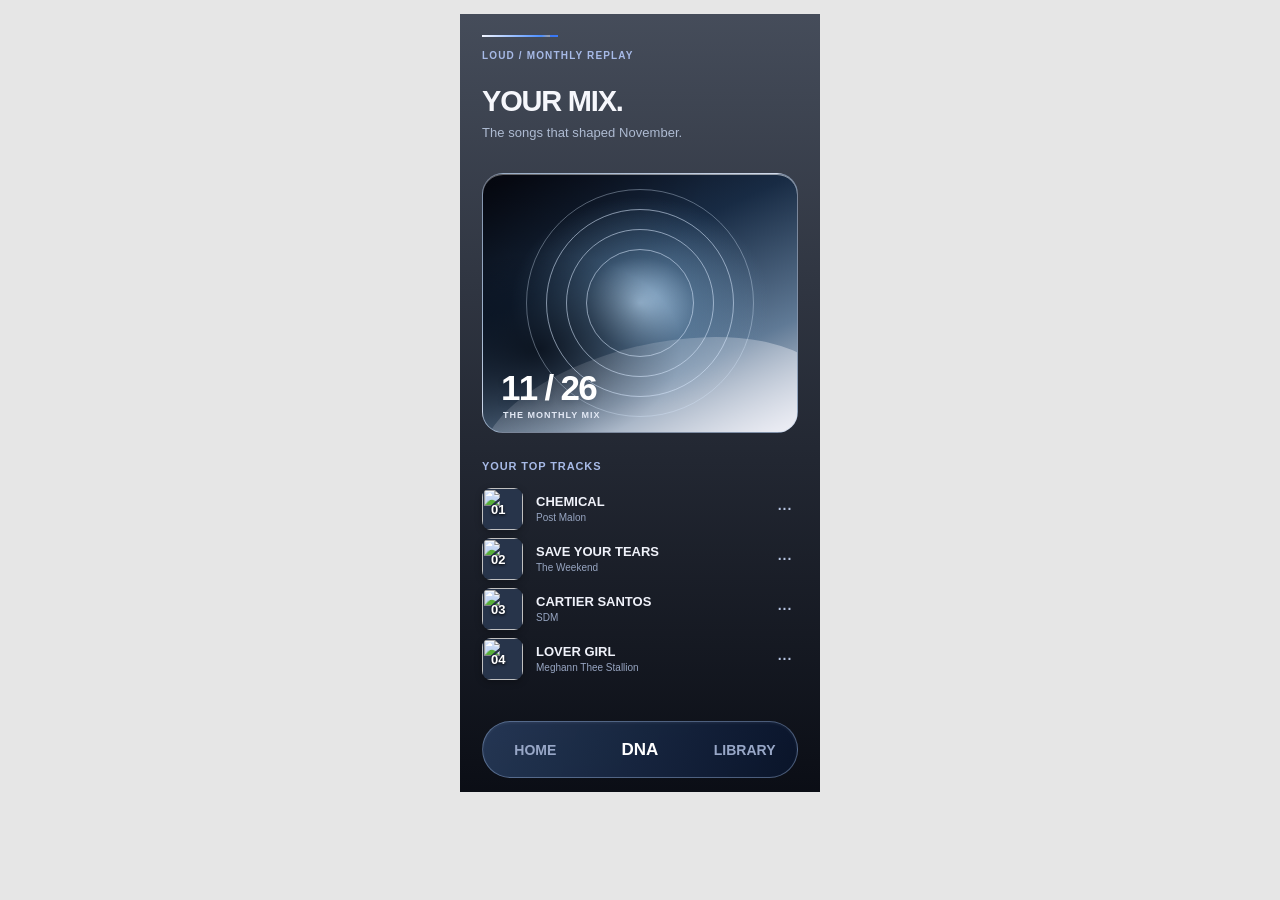
==== index.html @ 14b7d50f "dépôt des fichiers" ====
<!doctype html>
<html lang="en">
<head>
  <meta charset="utf-8">
  <meta name="viewport" content="width=device-width, initial-scale=1">
  <meta name="theme-color" content="#030713">
  <title>LOUD — Monthly Mix</title>
  <link rel="stylesheet" href="style.css">
  <script src="script.js" defer></script>
</head>
<body>
  <main class="mix-page">
    <header class="intro">
      <div class="brand-rule" aria-hidden="true"><span></span></div>
      <p class="eyebrow">LOUD / MONTHLY REPLAY</p>
      <h1>Your Mix.</h1>
      <p class="subtitle">The songs that shaped November.</p>
    </header>

    <section class="cover" aria-label="November monthly mix artwork">
      <div class="cover-sheen" aria-hidden="true"></div>
      <div class="cover-rings" aria-hidden="true">
        <span class="ring ring-one"></span>
        <span class="ring ring-two"></span>
        <span class="ring ring-three"></span>
        <span class="ring ring-four"></span>
      </div>
      <span class="cover-logo"><img src="assets/loud-logo.png" alt="LOUD"></span>
      <div class="cover-caption">
        <p class="cover-date">11 / 26</p>
        <p class="cover-subtitle">THE MONTHLY MIX</p>
      </div>
    </section>

    <section class="tracks" aria-labelledby="tracks-heading">
      <h2 id="tracks-heading">Your top tracks</h2>
      <ol class="track-list">
        <li class="track">
          <button class="track-button" type="button" aria-pressed="false" aria-label="Play Chemical by Post Malon">
            <span class="track-art" aria-hidden="true"><img src="assets/chemical.png" alt=""></span>
            <span class="track-copy"><span class="track-title">Chemical</span><span class="track-artist">Post Malon</span></span>
            <span class="track-number">01</span>
          </button>
          <button class="more-button" type="button" aria-label="More options for Chemical">···</button>
        </li>
        <li class="track">
          <button class="track-button" type="button" aria-pressed="false" aria-label="Play Save Your Tears by The Weekend">
            <span class="track-art" aria-hidden="true"><img src="assets/save-your-tears.png" alt=""></span>
            <span class="track-copy"><span class="track-title">Save Your Tears</span><span class="track-artist">The Weekend</span></span>
            <span class="track-number">02</span>
          </button>
          <button class="more-button" type="button" aria-label="More options for Save Your Tears">···</button>
        </li>
        <li class="track">
          <button class="track-button" type="button" aria-pressed="false" aria-label="Play Cartier Santos by SDM">
            <span class="track-art" aria-hidden="true"><img src="assets/cartier-santos.png" alt=""></span>
            <span class="track-copy"><span class="track-title">Cartier Santos</span><span class="track-artist">SDM</span></span>
            <span class="track-number">03</span>
          </button>
          <button class="more-button" type="button" aria-label="More options for Cartier Santos">···</button>
        </li>
        <li class="track">
          <button class="track-button" type="button" aria-pressed="false" aria-label="Play Lover Girl by Meghann Thee Stallion">
            <span class="track-art" aria-hidden="true"><img src="assets/lover-girl.png" alt=""></span>
            <span class="track-copy"><span class="track-title">Lover Girl</span><span class="track-artist">Meghann Thee Stallion</span></span>
            <span class="track-number">04</span>
          </button>
          <button class="more-button" type="button" aria-label="More options for Lover Girl">···</button>
        </li>
      </ol>
    </section>

    <nav class="bottom-nav" aria-label="Main navigation">
      <button type="button" class="nav-link" aria-pressed="false">Home</button>
      <button type="button" class="nav-link is-active" aria-pressed="true">DNA</button>
      <button type="button" class="nav-link" aria-pressed="false">Library</button>
    </nav>
    <p class="status-message" aria-live="polite"></p>
  </main>
</body>
</html>
---- style.css ----
* {
  box-sizing: border-box;
}

:root {
  color-scheme: dark;
  font-family: Arial, Helvetica, sans-serif;
  font-synthesis: none;
  text-rendering: optimizeLegibility;
  -webkit-font-smoothing: antialiased;
  -moz-osx-font-smoothing: grayscale;
  background: #e6e6e6;
  color: #f3f5ff;
}

body {
  min-width: 320px;
  min-height: 100vh;
  margin: 0;
  padding: 14px 0 11px;
  background: #e6e6e6;
}

button {
  color: inherit;
  font: inherit;
}

.mix-page {
  position: relative;
  display: flex;
  flex-direction: column;
  width: min(360px, calc(100vw - 28px));
  min-height: 778px;
  margin: 0 auto;
  padding: 21px 22px 14px;
  overflow: hidden;
  background:
    linear-gradient(180deg, rgba(7, 17, 36, .72), rgba(4, 10, 23, .86) 54%, rgba(2, 5, 13, .96)),
    url("assets/cover-background.jpg") center center / cover no-repeat;
}

.intro {
  flex: 0 0 auto;
}

.brand-rule {
  position: relative;
  width: 75px;
  height: 2px;
  margin: 0 0 13px;
  background: rgba(209, 224, 255, .55);
}

.brand-rule::after {
  position: absolute;
  top: 0;
  left: 0;
  width: 66px;
  height: 2px;
  content: "";
  background: linear-gradient(90deg, #f3f6ff, #4a8dff 90%, transparent);
}

.brand-rule span {
  position: absolute;
  top: 0;
  right: -1px;
  width: 8px;
  height: 2px;
  background: #3a78f5;
}

.eyebrow,
.tracks h2,
.cover-subtitle {
  color: #a7bae7;
  font-size: 10px;
  font-weight: 700;
  letter-spacing: 1.15px;
  text-transform: uppercase;
}

.eyebrow {
  margin: 0;
}

h1 {
  margin: 26px 0 9px;
  color: #f6f7fc;
  font-size: 29px;
  font-weight: 800;
  letter-spacing: -1.2px;
  line-height: 1;
  text-transform: uppercase;
}

.subtitle {
  margin: 0;
  color: #aebbd2;
  font-size: 13px;
  letter-spacing: .05px;
}

.cover {
  position: relative;
  isolation: isolate;
  flex: 0 0 260px;
  margin-top: 33px;
  overflow: hidden;
  border: 1px solid rgba(206, 220, 244, .58);
  border-radius: 21px;
  background:
    radial-gradient(ellipse at 50% 50%, rgba(168, 201, 230, .92) 0%, rgba(98, 137, 171, .5) 25%, transparent 58%),
    linear-gradient(155deg, #080c18 4%, #182b44 36%, #607a96 72%, #e0e1e8 100%);
  box-shadow: inset 0 1px 0 rgba(255,255,255,.55);
}

.cover::before {
  position: absolute;
  z-index: -1;
  inset: 0;
  content: "";
  background:
    radial-gradient(ellipse at 18% 68%, rgba(0, 5, 14, .74), transparent 39%),
    linear-gradient(115deg, rgba(0, 0, 0, .34), transparent 53%);
}

.cover-sheen {
  position: absolute;
  z-index: -1;
  right: -13%;
  bottom: -34%;
  width: 115%;
  height: 68%;
  border-radius: 50%;
  background: linear-gradient(165deg, rgba(255,255,255,.02), rgba(247,248,255,.82));
  transform: rotate(-13deg);
}

.cover-rings {
  position: absolute;
  top: 14px;
  left: 50%;
  width: 230px;
  height: 230px;
  transform: translateX(-50%);
}

.ring {
  position: absolute;
  top: 50%;
  left: 50%;
  border: 1.5px solid rgba(215, 231, 251, .57);
  border-radius: 50%;
  transform: translate(-50%, -50%);
}

.ring-one { width: 108px; height: 108px; }
.ring-two { width: 148px; height: 148px; }
.ring-three { width: 188px; height: 188px; }
.ring-four { width: 228px; height: 228px; opacity: .63; }

.cover-logo {
  position: absolute;
  top: 17px;
  left: 18px;
  width: 41px;
  height: 15px;
  overflow: hidden;
}

.cover-logo img {
  position: absolute;
  top: -20px;
  left: -22px;
  width: 85px;
  max-width: none;
  height: auto;
}

.cover-caption {
  position: absolute;
  right: 18px;
  bottom: 12px;
  left: 18px;
}

.cover-date {
  margin: 0 0 2px;
  color: #fff;
  font-size: 35px;
  font-weight: 800;
  letter-spacing: -1.7px;
  line-height: 1;
  text-shadow: 0 2px 6px rgba(17, 36, 61, .22);
}

.cover-subtitle {
  margin: 5px 0 0 2px;
  color: #e2e8f4;
  font-size: 9px;
  letter-spacing: 1px;
}

.tracks {
  flex: 0 0 auto;
  margin-top: 27px;
}

.tracks h2 {
  margin: 0 0 16px;
  font-size: 11px;
  letter-spacing: .9px;
}

.track-list {
  display: grid;
  gap: 8px;
  margin: 0;
  padding: 0;
  list-style: none;
}

.track {
  display: flex;
  min-width: 0;
  height: 42px;
  align-items: center;
}

.track-button {
  position: relative;
  display: flex;
  min-width: 0;
  flex: 1;
  height: 42px;
  align-items: center;
  padding: 0 0 0 54px;
  border: 0;
  border-radius: 7px;
  background: transparent;
  text-align: left;
  cursor: pointer;
}

.track-button:hover,
.track-button[aria-pressed="true"] {
  background: rgba(151, 181, 231, .1);
}

.track-art {
  position: absolute;
  top: 0;
  left: 0;
  width: 41px;
  height: 42px;
  overflow: hidden;
  border-radius: 9px;
  background: #27344a;
  box-shadow: 0 2px 7px rgba(0,0,0,.28);
}

.track-art img {
  display: block;
  width: 100%;
  height: 100%;
  object-fit: cover;
}

.track-number {
  position: absolute;
  top: 14px;
  left: 9px;
  color: white;
  font-size: 13px;
  font-weight: 800;
  text-shadow: 0 1px 3px #000;
}

.track-copy {
  display: flex;
  min-width: 0;
  flex-direction: column;
  gap: 3px;
}

.track-title {
  overflow: hidden;
  color: #f0f2fa;
  font-size: 13px;
  font-weight: 700;
  line-height: 15px;
  text-overflow: ellipsis;
  text-transform: uppercase;
  white-space: nowrap;
}

.track-artist {
  overflow: hidden;
  color: #97a5c1;
  font-size: 10px;
  line-height: 12px;
  text-overflow: ellipsis;
  white-space: nowrap;
}

.more-button {
  display: grid;
  width: 26px;
  height: 38px;
  flex: 0 0 26px;
  place-items: center;
  padding: 0;
  border: 0;
  border-radius: 8px;
  background: transparent;
  color: #b6c4e1;
  font-size: 14px;
  font-weight: 700;
  letter-spacing: 1px;
  cursor: pointer;
}

.more-button:hover {
  background: rgba(151, 181, 231, .12);
}

.bottom-nav {
  display: flex;
  height: 57px;
  flex: 0 0 57px;
  align-items: center;
  justify-content: space-around;
  margin-top: auto;
  border: 1px solid rgba(161, 186, 226, .42);
  border-radius: 30px;
  background: linear-gradient(110deg, rgba(38, 57, 88, .92), rgba(10, 21, 43, .97));
  box-shadow: inset 0 1px 3px rgba(214, 230, 255, .08);
}

.nav-link {
  min-width: 82px;
  height: 100%;
  padding: 0 7px;
  border: 0;
  background: transparent;
  color: #98a7c7;
  font-size: 14px;
  font-weight: 700;
  text-transform: uppercase;
  cursor: pointer;
}

.nav-link.is-active {
  color: #fff;
  font-size: 17px;
}

.status-message {
  position: absolute;
  width: 1px;
  height: 1px;
  overflow: hidden;
  clip: rect(0, 0, 0, 0);
  white-space: nowrap;
  clip-path: inset(50%);
}

@media (max-width: 360px) {
  .mix-page {
    padding-right: 20px;
    padding-left: 20px;
  }

  .cover-rings {
    width: 218px;
    height: 218px;
  }

  .ring-four { width: 216px; height: 216px; }
}
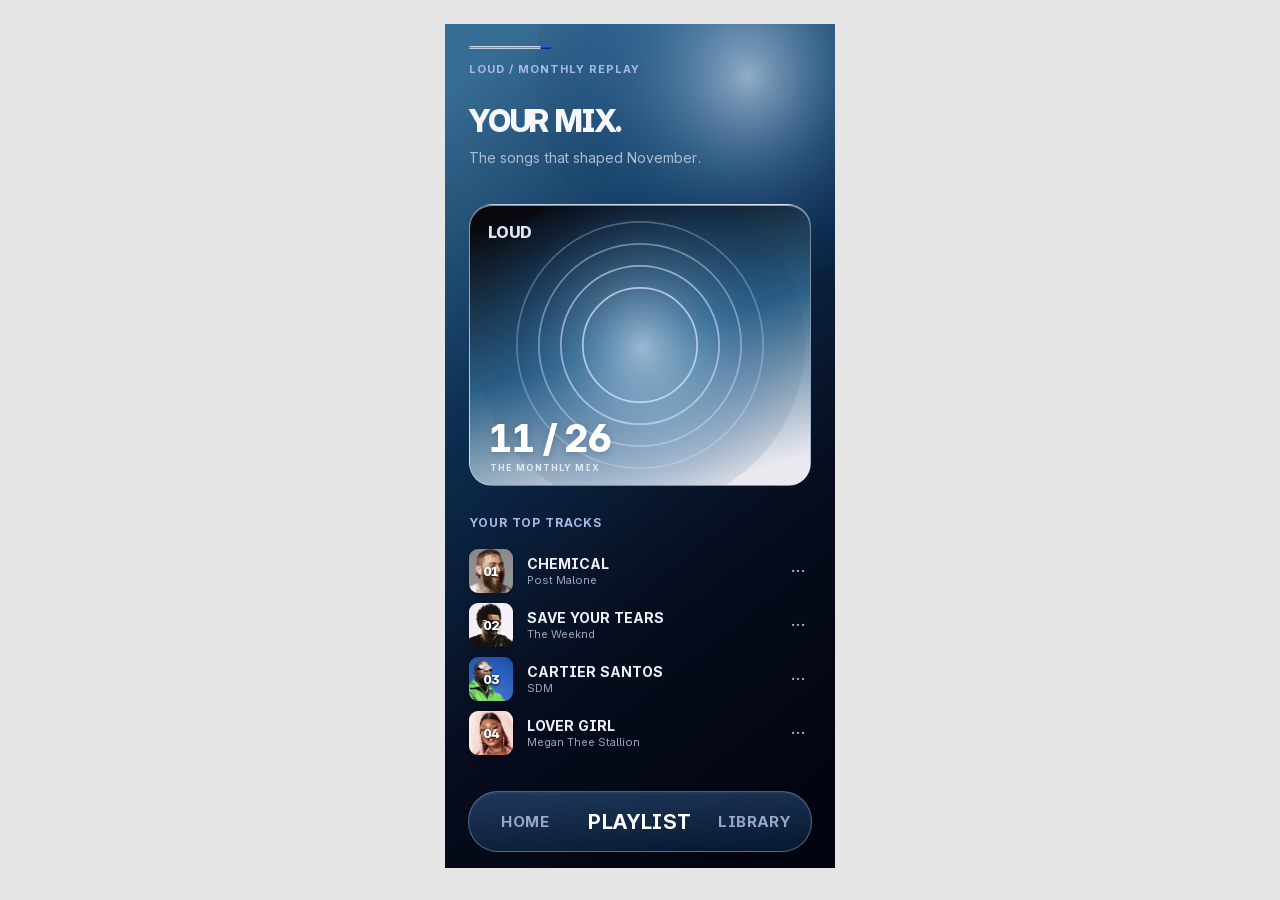
==== commit f4b7fdb6: "Intégrer et relier les trois écrans LOUD" ====
--- a/index.html
+++ b/index.html
@@ -1,81 +1,77 @@
-<!doctype html>
-<html lang="en">
-<head>
-  <meta charset="utf-8">
-  <meta name="viewport" content="width=device-width, initial-scale=1">
-  <meta name="theme-color" content="#030713">
-  <title>LOUD — Monthly Mix</title>
-  <link rel="stylesheet" href="style.css">
-  <script src="script.js" defer></script>
-</head>
-<body>
-  <main class="mix-page">
-    <header class="intro">
-      <div class="brand-rule" aria-hidden="true"><span></span></div>
-      <p class="eyebrow">LOUD / MONTHLY REPLAY</p>
-      <h1>Your Mix.</h1>
-      <p class="subtitle">The songs that shaped November.</p>
-    </header>
-
-    <section class="cover" aria-label="November monthly mix artwork">
-      <div class="cover-sheen" aria-hidden="true"></div>
-      <div class="cover-rings" aria-hidden="true">
-        <span class="ring ring-one"></span>
-        <span class="ring ring-two"></span>
-        <span class="ring ring-three"></span>
-        <span class="ring ring-four"></span>
-      </div>
-      <span class="cover-logo"><img src="assets/loud-logo.png" alt="LOUD"></span>
-      <div class="cover-caption">
-        <p class="cover-date">11 / 26</p>
-        <p class="cover-subtitle">THE MONTHLY MIX</p>
-      </div>
-    </section>
-
-    <section class="tracks" aria-labelledby="tracks-heading">
-      <h2 id="tracks-heading">Your top tracks</h2>
-      <ol class="track-list">
-        <li class="track">
-          <button class="track-button" type="button" aria-pressed="false" aria-label="Play Chemical by Post Malon">
-            <span class="track-art" aria-hidden="true"><img src="assets/chemical.png" alt=""></span>
-            <span class="track-copy"><span class="track-title">Chemical</span><span class="track-artist">Post Malon</span></span>
-            <span class="track-number">01</span>
-          </button>
-          <button class="more-button" type="button" aria-label="More options for Chemical">···</button>
-        </li>
-        <li class="track">
-          <button class="track-button" type="button" aria-pressed="false" aria-label="Play Save Your Tears by The Weekend">
-            <span class="track-art" aria-hidden="true"><img src="assets/save-your-tears.png" alt=""></span>
-            <span class="track-copy"><span class="track-title">Save Your Tears</span><span class="track-artist">The Weekend</span></span>
-            <span class="track-number">02</span>
-          </button>
-          <button class="more-button" type="button" aria-label="More options for Save Your Tears">···</button>
-        </li>
-        <li class="track">
-          <button class="track-button" type="button" aria-pressed="false" aria-label="Play Cartier Santos by SDM">
-            <span class="track-art" aria-hidden="true"><img src="assets/cartier-santos.png" alt=""></span>
-            <span class="track-copy"><span class="track-title">Cartier Santos</span><span class="track-artist">SDM</span></span>
-            <span class="track-number">03</span>
-          </button>
-          <button class="more-button" type="button" aria-label="More options for Cartier Santos">···</button>
-        </li>
-        <li class="track">
-          <button class="track-button" type="button" aria-pressed="false" aria-label="Play Lover Girl by Meghann Thee Stallion">
-            <span class="track-art" aria-hidden="true"><img src="assets/lover-girl.png" alt=""></span>
-            <span class="track-copy"><span class="track-title">Lover Girl</span><span class="track-artist">Meghann Thee Stallion</span></span>
-            <span class="track-number">04</span>
-          </button>
-          <button class="more-button" type="button" aria-label="More options for Lover Girl">···</button>
-        </li>
-      </ol>
-    </section>
-
-    <nav class="bottom-nav" aria-label="Main navigation">
-      <button type="button" class="nav-link" aria-pressed="false">Home</button>
-      <button type="button" class="nav-link is-active" aria-pressed="true">DNA</button>
-      <button type="button" class="nav-link" aria-pressed="false">Library</button>
-    </nav>
-    <p class="status-message" aria-live="polite"></p>
-  </main>
-</body>
-</html>+<!doctype html>
+<html lang="en">
+<head>
+  <meta charset="utf-8">
+  <meta name="viewport" content="width=device-width, initial-scale=1">
+  <meta name="theme-color" content="#030713">
+  <title>LOUD — Monthly Mix</title>
+  <link rel="stylesheet" href="style.css">
+  <script src="script.js" defer></script>
+</head>
+<body>
+  <main class="mix-page">
+    <img class="mix-aura" src="assets/imgFxGradientLuminousAura1.svg" alt="">
+    <header class="intro">
+      <div class="brand-rule" aria-hidden="true"><span></span></div>
+      <p class="eyebrow">LOUD / MONTHLY REPLAY</p>
+      <h1>Your Mix.</h1>
+      <p class="subtitle">The songs that shaped November.</p>
+    </header>
+
+    <section class="cover" aria-label="November monthly mix artwork">
+      <img class="cover-aura" src="assets/imgFxGradientLuminousAura.svg" alt="">
+      <div class="orbits" aria-hidden="true"><img src="assets/imgArtFrequencyOrbit0.svg" alt=""><img src="assets/imgArtFrequencyOrbit1.svg" alt=""><img src="assets/imgArtFrequencyOrbit2.svg" alt=""><img src="assets/imgArtFrequencyOrbit3.svg" alt=""></div>
+      <span class="cover-logo">LOUD</span>
+      <div class="cover-caption">
+        <p class="cover-date">11 / 26</p>
+        <p class="cover-subtitle">THE MONTHLY MIX</p>
+      </div>
+    </section>
+
+    <section class="tracks" aria-labelledby="tracks-heading">
+      <h2 id="tracks-heading">Your top tracks</h2>
+      <ol class="track-list">
+        <li class="track">
+          <button class="track-button" type="button" aria-pressed="false" aria-label="Select Chemical by Post Malone">
+            <span class="track-art" aria-hidden="true"><img src="assets/imgTrackCover1.png" alt=""></span>
+            <span class="track-copy"><span class="track-title">Chemical</span><span class="track-artist">Post Malone</span></span>
+            <span class="track-number">01</span>
+          </button>
+          <button class="more-button" type="button" aria-label="More options for Chemical">···</button>
+        </li>
+        <li class="track">
+          <button class="track-button" type="button" aria-pressed="false" aria-label="Select Save Your Tears by The Weeknd">
+            <span class="track-art" aria-hidden="true"><img src="assets/imgTrackCover2.png" alt=""></span>
+            <span class="track-copy"><span class="track-title">Save Your Tears</span><span class="track-artist">The Weeknd</span></span>
+            <span class="track-number">02</span>
+          </button>
+          <button class="more-button" type="button" aria-label="More options for Save Your Tears">···</button>
+        </li>
+        <li class="track">
+          <button class="track-button" type="button" aria-pressed="false" aria-label="Select Cartier Santos by SDM">
+            <span class="track-art" aria-hidden="true"><img src="assets/imgTrackCover3.png" alt=""></span>
+            <span class="track-copy"><span class="track-title">Cartier Santos</span><span class="track-artist">SDM</span></span>
+            <span class="track-number">03</span>
+          </button>
+          <button class="more-button" type="button" aria-label="More options for Cartier Santos">···</button>
+        </li>
+        <li class="track">
+          <button class="track-button" type="button" aria-pressed="false" aria-label="Select Lover Girl by Megan Thee Stallion">
+            <span class="track-art" aria-hidden="true"><img src="assets/imgTrackCover4.png" alt=""></span>
+            <span class="track-copy"><span class="track-title">Lover Girl</span><span class="track-artist">Megan Thee Stallion</span></span>
+            <span class="track-number">04</span>
+          </button>
+          <button class="more-button" type="button" aria-label="More options for Lover Girl">···</button>
+        </li>
+      </ol>
+    </section>
+
+    <nav class="bottom-nav" aria-label="Main navigation">
+      <a class="nav-link" href="artist.html">Home</a>
+      <a class="nav-link" href="index.html" aria-current="page">Playlist</a>
+      <a class="nav-link" href="deep-cuts.html">Library</a>
+    </nav>
+    <p class="status-message" aria-live="polite"></p>
+  </main>
+</body>
+</html>
--- a/style.css
+++ b/style.css
@@ -1,382 +1,444 @@
-* {
-  box-sizing: border-box;
-}
-
-:root {
-  color-scheme: dark;
-  font-family: Arial, Helvetica, sans-serif;
-  font-synthesis: none;
-  text-rendering: optimizeLegibility;
-  -webkit-font-smoothing: antialiased;
-  -moz-osx-font-smoothing: grayscale;
-  background: #e6e6e6;
-  color: #f3f5ff;
-}
-
-body {
-  min-width: 320px;
-  min-height: 100vh;
-  margin: 0;
-  padding: 14px 0 11px;
-  background: #e6e6e6;
-}
-
-button {
-  color: inherit;
-  font: inherit;
-}
-
-.mix-page {
-  position: relative;
-  display: flex;
-  flex-direction: column;
-  width: min(360px, calc(100vw - 28px));
-  min-height: 778px;
-  margin: 0 auto;
-  padding: 21px 22px 14px;
-  overflow: hidden;
-  background:
-    linear-gradient(180deg, rgba(7, 17, 36, .72), rgba(4, 10, 23, .86) 54%, rgba(2, 5, 13, .96)),
-    url("assets/cover-background.jpg") center center / cover no-repeat;
-}
-
-.intro {
-  flex: 0 0 auto;
-}
-
-.brand-rule {
-  position: relative;
-  width: 75px;
-  height: 2px;
-  margin: 0 0 13px;
-  background: rgba(209, 224, 255, .55);
-}
-
-.brand-rule::after {
-  position: absolute;
-  top: 0;
-  left: 0;
-  width: 66px;
-  height: 2px;
-  content: "";
-  background: linear-gradient(90deg, #f3f6ff, #4a8dff 90%, transparent);
-}
-
-.brand-rule span {
-  position: absolute;
-  top: 0;
-  right: -1px;
-  width: 8px;
-  height: 2px;
-  background: #3a78f5;
-}
-
-.eyebrow,
-.tracks h2,
-.cover-subtitle {
-  color: #a7bae7;
-  font-size: 10px;
-  font-weight: 700;
-  letter-spacing: 1.15px;
-  text-transform: uppercase;
-}
-
-.eyebrow {
-  margin: 0;
-}
-
-h1 {
-  margin: 26px 0 9px;
-  color: #f6f7fc;
-  font-size: 29px;
-  font-weight: 800;
-  letter-spacing: -1.2px;
-  line-height: 1;
-  text-transform: uppercase;
-}
-
-.subtitle {
-  margin: 0;
-  color: #aebbd2;
-  font-size: 13px;
-  letter-spacing: .05px;
-}
-
-.cover {
-  position: relative;
-  isolation: isolate;
-  flex: 0 0 260px;
-  margin-top: 33px;
-  overflow: hidden;
-  border: 1px solid rgba(206, 220, 244, .58);
-  border-radius: 21px;
-  background:
-    radial-gradient(ellipse at 50% 50%, rgba(168, 201, 230, .92) 0%, rgba(98, 137, 171, .5) 25%, transparent 58%),
-    linear-gradient(155deg, #080c18 4%, #182b44 36%, #607a96 72%, #e0e1e8 100%);
-  box-shadow: inset 0 1px 0 rgba(255,255,255,.55);
-}
-
-.cover::before {
-  position: absolute;
-  z-index: -1;
-  inset: 0;
-  content: "";
-  background:
-    radial-gradient(ellipse at 18% 68%, rgba(0, 5, 14, .74), transparent 39%),
-    linear-gradient(115deg, rgba(0, 0, 0, .34), transparent 53%);
-}
-
-.cover-sheen {
-  position: absolute;
-  z-index: -1;
-  right: -13%;
-  bottom: -34%;
-  width: 115%;
-  height: 68%;
-  border-radius: 50%;
-  background: linear-gradient(165deg, rgba(255,255,255,.02), rgba(247,248,255,.82));
-  transform: rotate(-13deg);
-}
-
-.cover-rings {
-  position: absolute;
-  top: 14px;
-  left: 50%;
-  width: 230px;
-  height: 230px;
-  transform: translateX(-50%);
-}
-
-.ring {
-  position: absolute;
-  top: 50%;
-  left: 50%;
-  border: 1.5px solid rgba(215, 231, 251, .57);
-  border-radius: 50%;
-  transform: translate(-50%, -50%);
-}
-
-.ring-one { width: 108px; height: 108px; }
-.ring-two { width: 148px; height: 148px; }
-.ring-three { width: 188px; height: 188px; }
-.ring-four { width: 228px; height: 228px; opacity: .63; }
-
-.cover-logo {
-  position: absolute;
-  top: 17px;
-  left: 18px;
-  width: 41px;
-  height: 15px;
-  overflow: hidden;
-}
-
-.cover-logo img {
-  position: absolute;
-  top: -20px;
-  left: -22px;
-  width: 85px;
-  max-width: none;
-  height: auto;
-}
-
-.cover-caption {
-  position: absolute;
-  right: 18px;
-  bottom: 12px;
-  left: 18px;
-}
-
-.cover-date {
-  margin: 0 0 2px;
-  color: #fff;
-  font-size: 35px;
-  font-weight: 800;
-  letter-spacing: -1.7px;
-  line-height: 1;
-  text-shadow: 0 2px 6px rgba(17, 36, 61, .22);
-}
-
-.cover-subtitle {
-  margin: 5px 0 0 2px;
-  color: #e2e8f4;
-  font-size: 9px;
-  letter-spacing: 1px;
-}
-
-.tracks {
-  flex: 0 0 auto;
-  margin-top: 27px;
-}
-
-.tracks h2 {
-  margin: 0 0 16px;
-  font-size: 11px;
-  letter-spacing: .9px;
-}
-
-.track-list {
-  display: grid;
-  gap: 8px;
-  margin: 0;
-  padding: 0;
-  list-style: none;
-}
-
-.track {
-  display: flex;
-  min-width: 0;
-  height: 42px;
-  align-items: center;
-}
-
-.track-button {
-  position: relative;
-  display: flex;
-  min-width: 0;
-  flex: 1;
-  height: 42px;
-  align-items: center;
-  padding: 0 0 0 54px;
-  border: 0;
-  border-radius: 7px;
-  background: transparent;
-  text-align: left;
-  cursor: pointer;
-}
-
-.track-button:hover,
-.track-button[aria-pressed="true"] {
-  background: rgba(151, 181, 231, .1);
-}
-
-.track-art {
-  position: absolute;
-  top: 0;
-  left: 0;
-  width: 41px;
-  height: 42px;
-  overflow: hidden;
-  border-radius: 9px;
-  background: #27344a;
-  box-shadow: 0 2px 7px rgba(0,0,0,.28);
-}
-
-.track-art img {
-  display: block;
-  width: 100%;
-  height: 100%;
-  object-fit: cover;
-}
-
-.track-number {
-  position: absolute;
-  top: 14px;
-  left: 9px;
-  color: white;
-  font-size: 13px;
-  font-weight: 800;
-  text-shadow: 0 1px 3px #000;
-}
-
-.track-copy {
-  display: flex;
-  min-width: 0;
-  flex-direction: column;
-  gap: 3px;
-}
-
-.track-title {
-  overflow: hidden;
-  color: #f0f2fa;
-  font-size: 13px;
-  font-weight: 700;
-  line-height: 15px;
-  text-overflow: ellipsis;
-  text-transform: uppercase;
-  white-space: nowrap;
-}
-
-.track-artist {
-  overflow: hidden;
-  color: #97a5c1;
-  font-size: 10px;
-  line-height: 12px;
-  text-overflow: ellipsis;
-  white-space: nowrap;
-}
-
-.more-button {
-  display: grid;
-  width: 26px;
-  height: 38px;
-  flex: 0 0 26px;
-  place-items: center;
-  padding: 0;
-  border: 0;
-  border-radius: 8px;
-  background: transparent;
-  color: #b6c4e1;
-  font-size: 14px;
-  font-weight: 700;
-  letter-spacing: 1px;
-  cursor: pointer;
-}
-
-.more-button:hover {
-  background: rgba(151, 181, 231, .12);
-}
-
-.bottom-nav {
-  display: flex;
-  height: 57px;
-  flex: 0 0 57px;
-  align-items: center;
-  justify-content: space-around;
-  margin-top: auto;
-  border: 1px solid rgba(161, 186, 226, .42);
-  border-radius: 30px;
-  background: linear-gradient(110deg, rgba(38, 57, 88, .92), rgba(10, 21, 43, .97));
-  box-shadow: inset 0 1px 3px rgba(214, 230, 255, .08);
-}
-
-.nav-link {
-  min-width: 82px;
-  height: 100%;
-  padding: 0 7px;
-  border: 0;
-  background: transparent;
-  color: #98a7c7;
-  font-size: 14px;
-  font-weight: 700;
-  text-transform: uppercase;
-  cursor: pointer;
-}
-
-.nav-link.is-active {
-  color: #fff;
-  font-size: 17px;
-}
-
-.status-message {
-  position: absolute;
-  width: 1px;
-  height: 1px;
-  overflow: hidden;
-  clip: rect(0, 0, 0, 0);
-  white-space: nowrap;
-  clip-path: inset(50%);
-}
-
-@media (max-width: 360px) {
-  .mix-page {
-    padding-right: 20px;
-    padding-left: 20px;
-  }
-
-  .cover-rings {
-    width: 218px;
-    height: 218px;
-  }
-
-  .ring-four { width: 216px; height: 216px; }
-}
+@font-face { font-family: Inter; src: url("assets/inter.woff2") format("woff2"); font-weight: 100 900; font-display: swap; }
+
+* {
+  box-sizing: border-box;
+}
+
+:root {
+  color-scheme: dark;
+  font-family: Inter, Arial, Helvetica, sans-serif;
+  font-synthesis: none;
+  text-rendering: optimizeLegibility;
+  -webkit-font-smoothing: antialiased;
+  -moz-osx-font-smoothing: grayscale;
+  background: #e6e6e6;
+  color: #f3f5ff;
+}
+
+body {
+
+  min-height: 100vh;
+  margin: 0;
+  padding: 24px 0;
+  background: #e6e6e6;
+}
+
+button {
+  color: inherit;
+  font: inherit;
+}
+
+.mix-page {
+  position: relative;
+  display: flex;
+  flex-direction: column;
+  width: min(390px, 100%);
+  min-height: 844px;
+  margin: 0 auto;
+  padding: 22px 24px 16px;
+  overflow: hidden;
+  isolation: isolate;
+  background: linear-gradient(142deg, #376c94 6%, #0c2f52 35%, #070d1f 64%, #02050f 92%);
+}
+
+.intro {
+  flex: 0 0 auto;
+}
+
+.brand-rule {
+  position: relative;
+  width: 75px;
+  height: 2px;
+  margin: 0 0 13px;
+  background: rgba(209, 224, 255, .55);
+}
+
+.brand-rule::after {
+  position: absolute;
+  top: 0;
+  left: 0;
+  width: 66px;
+  height: 2px;
+  content: "";
+  background: linear-gradient(90deg, #f3f6ff, #4a8dff 90%, transparent);
+}
+
+.brand-rule span {
+  position: absolute;
+  top: 0;
+  right: -1px;
+  width: 8px;
+  height: 2px;
+  background: #3a78f5;
+}
+
+.eyebrow,
+.tracks h2,
+.cover-subtitle {
+  color: #a7bae7;
+  font-size: 10px;
+  font-weight: 700;
+  letter-spacing: 1.15px;
+  text-transform: uppercase;
+}
+
+.eyebrow {
+  margin: 0;
+}
+
+h1 {
+  margin: 26px 0 9px;
+  color: #f6f7fc;
+  font-size: 29px;
+  font-weight: 800;
+  letter-spacing: -1.2px;
+  line-height: 1;
+  text-transform: uppercase;
+}
+
+.subtitle {
+  margin: 0;
+  color: #aebbd2;
+  font-size: 13px;
+  letter-spacing: .05px;
+}
+
+.cover {
+  position: relative;
+  isolation: isolate;
+  flex: 0 0 282px;
+  margin-top: 36px;
+  overflow: hidden;
+  border: 1px solid rgba(206, 220, 244, .58);
+  border-radius: 21px;
+  background: linear-gradient(163deg, #08070d 6%, #2b6086 49%, #eae9ef 92%);
+  box-shadow: inset 0 1px 0 rgba(255,255,255,.55);
+}
+
+.cover-caption {
+  position: absolute;
+  right: 18px;
+  bottom: 12px;
+  left: 18px;
+}
+
+.cover-date {
+  margin: 0 0 2px;
+  color: #fff;
+  font-size: 35px;
+  font-weight: 800;
+  letter-spacing: -1.7px;
+  line-height: 1;
+  text-shadow: 0 2px 6px rgba(17, 36, 61, .22);
+}
+
+.cover-subtitle {
+  margin: 5px 0 0 2px;
+  color: #e2e8f4;
+  font-size: 9px;
+  letter-spacing: 1px;
+}
+
+.tracks {
+  flex: 0 0 auto;
+  margin-top: 27px;
+}
+
+.tracks h2 {
+  margin: 0 0 16px;
+  font-size: 11px;
+  letter-spacing: .9px;
+}
+
+.track-list {
+  display: grid;
+  gap: 10px;
+  margin: 0;
+  padding: 0;
+  list-style: none;
+}
+
+.track {
+  display: flex;
+  min-width: 0;
+  height: 44px;
+  align-items: center;
+}
+
+.track-button {
+  position: relative;
+  display: flex;
+  min-width: 0;
+  flex: 1;
+  height: 44px;
+  align-items: center;
+  padding: 0 0 0 54px;
+  border: 0;
+  border-radius: 7px;
+  background: transparent;
+  text-align: left;
+  cursor: pointer;
+}
+
+.track-button:hover,
+.track-button[aria-pressed="true"] {
+  background: rgba(151, 181, 231, .1);
+}
+
+.track-art {
+  position: absolute;
+  top: 0;
+  left: 0;
+  width: 44px;
+  height: 44px;
+  overflow: hidden;
+  border-radius: 9px;
+  background: #27344a;
+  box-shadow: 0 2px 7px rgba(0,0,0,.28);
+}
+
+.track-art img {
+  display: block;
+  width: 100%;
+  height: 100%;
+  object-fit: cover;
+}
+
+.track-number {
+  position: absolute;
+  top: 14px;
+  left: 0;
+  width: 44px;
+  text-align: center;
+  color: white;
+  font-size: 13px;
+  font-weight: 800;
+  text-shadow: 0 1px 3px #000;
+}
+
+.track-copy {
+  display: flex;
+  min-width: 0;
+  flex-direction: column;
+  gap: 3px;
+}
+
+.track-title {
+  overflow: hidden;
+  color: #f0f2fa;
+  font-size: 13px;
+  font-weight: 700;
+  line-height: 15px;
+  text-overflow: ellipsis;
+  text-transform: uppercase;
+  white-space: nowrap;
+}
+
+.track-artist {
+  overflow: hidden;
+  color: #97a5c1;
+  font-size: 10px;
+  line-height: 12px;
+  text-overflow: ellipsis;
+  white-space: nowrap;
+}
+
+.more-button {
+  display: grid;
+  width: 26px;
+  height: 38px;
+  flex: 0 0 26px;
+  place-items: center;
+  padding: 0;
+  border: 0;
+  border-radius: 8px;
+  background: transparent;
+  color: #b6c4e1;
+  font-size: 14px;
+  font-weight: 700;
+  letter-spacing: 1px;
+  cursor: pointer;
+}
+
+.more-button:hover {
+  background: rgba(151, 181, 231, .12);
+}
+
+.bottom-nav {
+  display: flex;
+  height: 61px;
+  flex: 0 0 61px;
+  align-items: center;
+  justify-content: space-around;
+  margin-top: auto;
+  border: 1px solid rgba(161, 186, 226, .42);
+  border-radius: 30px;
+  background: linear-gradient(110deg, rgba(38, 57, 88, .92), rgba(10, 21, 43, .97));
+  box-shadow: inset 0 1px 3px rgba(214, 230, 255, .08);
+}
+
+.nav-link {
+  display: grid;
+  place-items: center;
+  flex: 1;
+  text-decoration: none;
+  height: 100%;
+  padding: 0 7px;
+  border: 0;
+  background: transparent;
+  color: #98a7c7;
+  font-size: 14px;
+  font-weight: 700;
+  text-transform: uppercase;
+  cursor: pointer;
+}
+
+.nav-link[aria-current="page"] {
+  color: #fff;
+  font-size: 17px;
+}
+
+.status-message {
+  position: absolute;
+  width: 1px;
+  height: 1px;
+  overflow: hidden;
+  clip: rect(0, 0, 0, 0);
+  white-space: nowrap;
+  clip-path: inset(50%);
+}
+
+.brand-rule { width: 81px; height: 3px; background: none; margin-bottom: 13px; }
+.brand-rule::after { width: 72px; height: 3px; border-radius: 2px; background: linear-gradient(#f8fbff, #758aa8, #e6eef8); }
+.brand-rule span { width: 14px; height: 3px; border-radius: 2px; background: linear-gradient(#2965ff, #001b68); }
+.eyebrow { font-size: 11px; letter-spacing: .99px; }
+h1 { font-size: 31px; line-height: 1.15; margin: 27px 0 10px; }
+.subtitle { font-size: 14px; }
+.cover { margin-top: 38px; border-radius: 23px; }
+.mix-aura, .spotlight-aura { position: absolute; z-index: -1; pointer-events: none; }
+.mix-aura { left: 90px; top: -160px; }
+.spotlight-aura { left: -30px; top: -50px; }
+.cover-aura { position: absolute; top: -26px; left: 50%; transform: translateX(-50%); }
+.orbits { position: absolute; top: 50%; left: 50%; pointer-events: none; }
+.orbits img { position: absolute; transform: translate(-50%, -50%); }
+.cover-logo {
+  position: absolute;
+  top: 17px;
+  left: 18px;
+  color: #dce5f1;
+  font-size: 16px;
+  font-weight: 800;
+  letter-spacing: -.64px;
+}
+.cover-date { font-size: 38px; }
+.tracks { margin-top: 29px; }
+.tracks h2 { font-size: 12px; margin-bottom: 19px; }
+.track-button { padding-left: 58px; }
+.track-title { font-size: 14px; }
+.track-artist { font-size: 11px; }
+.bottom-nav {
+  margin-top: auto;
+  margin-inline: -1px;
+  background: linear-gradient(176deg, rgba(32,59,96,.95), rgba(7,24,47,.99));
+}
+.nav-link { font-size: 15px; letter-spacing: .4px; }
+.nav-link[aria-current="page"] { font-size: clamp(16px, 5vw, 20px); }
+button:focus-visible, a:focus-visible { outline: 2px solid #fff; outline-offset: -3px; }
+button { cursor: pointer; }
+
+.spotlight h1 { color: #c2d5f4; letter-spacing: 1.86px; margin-bottom: 16px; }
+.spotlight-photo {
+  position: relative;
+  overflow: hidden;
+  margin: 0;
+  height: 380px;
+  border-radius: 22px;
+  background: #8d8d8d;
+}
+.spotlight-photo::after {
+  content: "";
+  position: absolute;
+  inset: 0;
+  border-radius: inherit;
+  padding: 2px;
+  background: linear-gradient(#fcfeff, transparent 95%);
+  mask: linear-gradient(#fff 0 0) content-box, linear-gradient(#fff 0 0);
+  mask-composite: exclude;
+  pointer-events: none;
+}
+.spotlight-base { width: 100%; height: 100%; object-fit: cover; }
+.spotlight-portrait { position: absolute; top: -12px; left: 50%; width: 431px; height: 431px; transform: translateX(-53%); object-fit: cover; }
+.spotlight-photo figcaption {
+  position: absolute;
+  inset: auto 0 0;
+  display: grid;
+  gap: 4px;
+  padding: 24px 15px 16px;
+  border-radius: 22px 22px 0 0;
+  background: linear-gradient(#253d773f, #0b1838);
+  text-transform: uppercase;
+}
+.spotlight-photo strong { font-size: 29px; letter-spacing: -.9px; }
+.spotlight-photo figcaption span { color: #c2d5f4; font-size: 10px; font-weight: 700; letter-spacing: .5px; }
+.connection { margin-top: 31px; }
+.connection dl { display: grid; grid-template-columns: repeat(2, 1fr); gap: 17px; margin: 14px 7px 0; }
+.connection dl div {
+  display: flex;
+  min-height: 109px;
+  flex-direction: column-reverse;
+  align-items: center;
+  justify-content: center;
+  background: linear-gradient(173deg,#fcfeff49,#8999ac49 22%,#f6faff49 45%,#56678049 68%,#d5dfeb49 90%);
+  border-radius: 15px;
+}
+.connection dd { margin: 0; font-size: 46px; font-weight: 800; }
+.connection dt { margin-top: 5px; font-size: 13px; font-weight: 700; text-transform: uppercase; text-align: center; }
+.connection > p { margin: 25px 0 0; font-size: 10px; color: #b3c8fa; text-transform: uppercase; }
+
+.deep-cuts .eyebrow { margin-top: 17px; letter-spacing: 0; }
+.deep-cuts h1 { margin-top: 22px; letter-spacing: -.35px; }
+.top-artists, .recap-portraits { display: grid; grid-template-columns: repeat(2,minmax(0,1fr)); gap: 12px; }
+.top-artists { margin-top: 34px; }
+.artist-card {
+  display: block;
+  padding: 0;
+  overflow: hidden;
+  border: 2px solid #dde6f0c7;
+  border-radius: 16px;
+  background: linear-gradient(#03185bf7,#06122f);
+  text-align: left;
+}
+.artist-photo, .recap-photo { position: relative; overflow: hidden; height: 208px; }
+.artist-photo img, .recap-photo img {
+  position: absolute;
+  display: block;
+  top: 0;
+  left: 50%;
+  transform: translateX(-50%);
+  object-fit: cover;
+}
+.artist-card:first-child img, .recap-photo:first-child img { width: 278px; height: 285px; margin-left: -8px; }
+.artist-card:nth-child(2) img, .recap-photo:nth-child(2) img { width: 347px; height: 210px; margin-left: 5px; }
+.artist-footer { display: grid; height: 80px; padding: 11px 10px 8px; }
+.artist-number { color: #a8bce6; font-size: 12px; font-weight: 700; }
+.artist-name { font-size: 15px; }
+.artist-description { color: #9dafd4; font-size: 9px; }
+.recap-section { margin-top: 17px; }
+.recap-section h2 { margin: 0 0 7px; font-size: 13px; color: #c2d5f4; }
+.recap-section p { margin: 0 0 14px; color: #96a9cc; font-size: 12px; }
+.recap-photo { height: 210px; border: 1px solid #dde6f07a; border-radius: 16px; background: #06122f; }
+.recap-photo img { opacity: .38; }
+.recap-photo:hover img, .recap-photo:focus-visible img { opacity: .75; }
+.toast { display: none; position: absolute; bottom: 88px; inset-inline: 24px; padding: 12px; border-radius: 12px; background: #142a4a; text-align: center; }
+.toast.is-visible { display: block; }
+
+@media (max-width: 430px) {
+  body { padding: 0; background: #02050f; }
+  .mix-page { min-height: max(844px, 100dvh); }
+}
+
+@media (max-width: 359px) {
+  .mix-page { padding-inline: 16px; }
+  h1 { font-size: 27px; }
+  .artist-name { font-size: 13px; }
+}
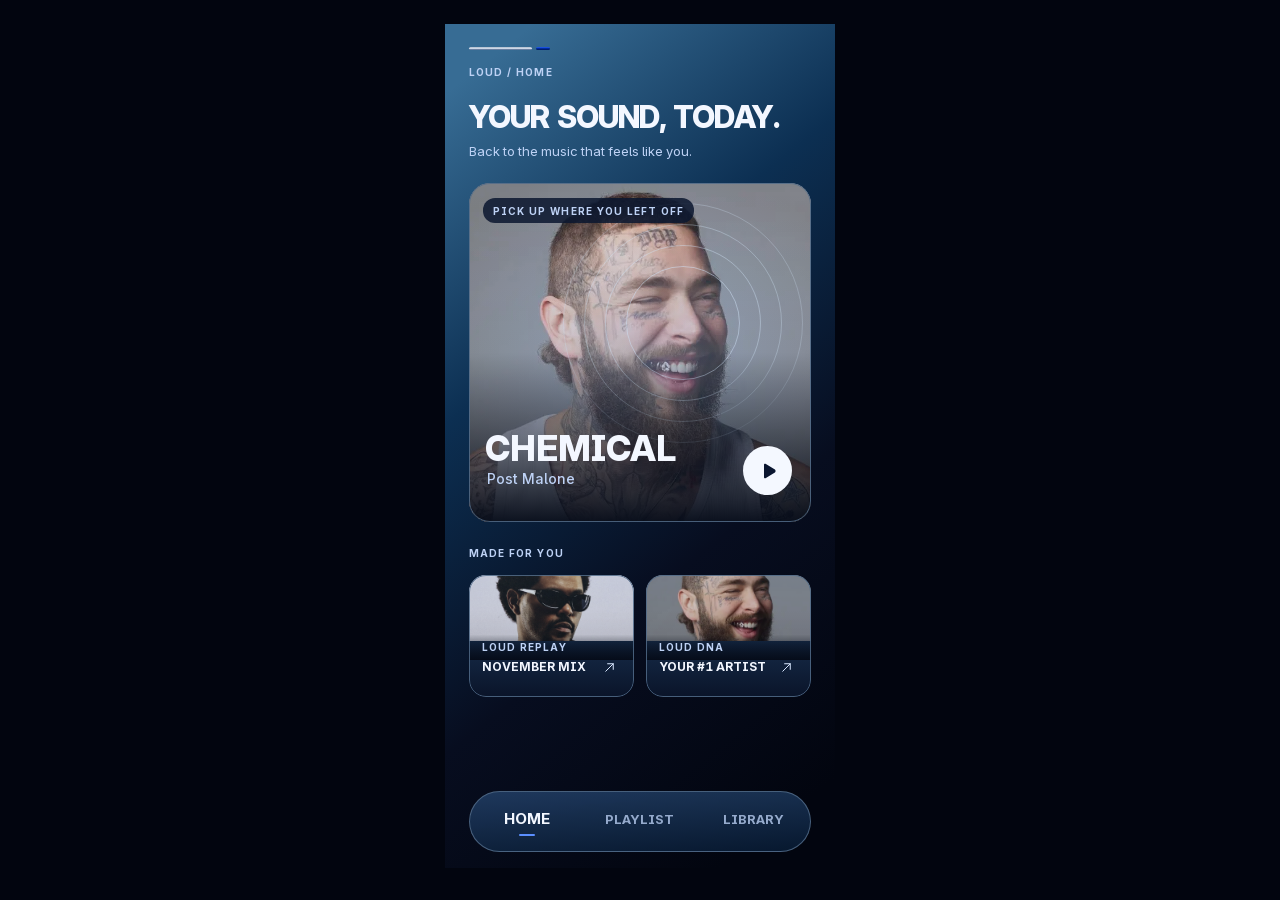
==== commit 790d2095: "intégrer les 7 écrans LOUD" ====
--- a/index.html
+++ b/index.html
@@ -3,75 +3,73 @@
 <head>
   <meta charset="utf-8">
   <meta name="viewport" content="width=device-width, initial-scale=1">
-  <meta name="theme-color" content="#030713">
-  <title>LOUD — Monthly Mix</title>
-  <link rel="stylesheet" href="style.css">
-  <script src="script.js" defer></script>
+  <meta name="theme-color" content="#070d1f">
+  <title>LOUD — Your Sound, Today</title>
+  <link rel="stylesheet" href="home/style.css">
+  <script src="home/script.js" defer></script>
+  <link rel="stylesheet" href="navigation.css">
 </head>
 <body>
-  <main class="mix-page">
-    <img class="mix-aura" src="assets/imgFxGradientLuminousAura1.svg" alt="">
+  <main class="home">
     <header class="intro">
-      <div class="brand-rule" aria-hidden="true"><span></span></div>
-      <p class="eyebrow">LOUD / MONTHLY REPLAY</p>
-      <h1>Your Mix.</h1>
-      <p class="subtitle">The songs that shaped November.</p>
+      <div class="brand-rule" aria-hidden="true"></div>
+      <p class="eyebrow">LOUD / HOME</p>
+      <h1>Your sound, today.</h1>
+      <p class="subtitle">Back to the music that feels like you.</p>
     </header>
 
-    <section class="cover" aria-label="November monthly mix artwork">
-      <img class="cover-aura" src="assets/imgFxGradientLuminousAura.svg" alt="">
-      <div class="orbits" aria-hidden="true"><img src="assets/imgArtFrequencyOrbit0.svg" alt=""><img src="assets/imgArtFrequencyOrbit1.svg" alt=""><img src="assets/imgArtFrequencyOrbit2.svg" alt=""><img src="assets/imgArtFrequencyOrbit3.svg" alt=""></div>
-      <span class="cover-logo">LOUD</span>
-      <div class="cover-caption">
-        <p class="cover-date">11 / 26</p>
-        <p class="cover-subtitle">THE MONTHLY MIX</p>
+    <section class="resume" aria-labelledby="track-title">
+      <img class="portrait" src="home/assets/post-malone.png" alt="">
+      <div class="halo" aria-hidden="true"></div>
+      <div class="orbits" aria-hidden="true">
+        <img src="home/assets/orbit-1.svg" width="114" height="114" alt="">
+        <img src="home/assets/orbit-2.svg" width="156" height="156" alt="">
+        <img src="home/assets/orbit-3.svg" width="198" height="198" alt="">
+        <img src="home/assets/orbit-4.svg" width="240" height="240" alt="">
+      </div>
+      <div class="shade" aria-hidden="true"></div>
+      <p class="eyebrow resume-label">Pick up where you left off</p>
+      <div class="track-meta">
+        <h2 id="track-title">Chemical</h2>
+        <p>Post Malone</p>
+      </div>
+      <a class="play" href="https://open.spotify.com/search/Chemical%20Post%20Malone"
+         target="_blank" rel="noopener" aria-label="Open Chemical by Post Malone in Spotify (new tab)">
+        <img src="home/assets/play-disc.svg" width="49" height="49" alt="">
+        <img src="home/assets/play.svg" width="24" height="24" alt="">
+      </a>
+      <p class="visually-hidden" id="play-status" role="status"></p>
+    </section>
+
+    <section class="recommendations" aria-labelledby="recommendations-title">
+      <h2 class="eyebrow" id="recommendations-title">Made for you</h2>
+      <div class="cards">
+        <a class="card" href="playlist.html">
+          <img class="card-cover" src="home/assets/november-mix.png" alt="">
+          <span class="card-shade" aria-hidden="true"></span>
+          <span class="card-meta">
+            <span class="eyebrow">LOUD REPLAY</span>
+            <strong>November Mix</strong>
+          </span>
+          <img class="card-arrow" src="home/assets/open.svg" width="15" height="15" alt="">
+        </a>
+        <a class="card" href="artist.html">
+          <img class="card-cover" src="home/assets/artist-spotlight.png" alt="">
+          <span class="card-shade" aria-hidden="true"></span>
+          <span class="card-meta">
+            <span class="eyebrow">LOUD DNA</span>
+            <strong>Your #1 Artist</strong>
+          </span>
+          <img class="card-arrow" src="home/assets/open.svg" width="15" height="15" alt="">
+        </a>
       </div>
     </section>
 
-    <section class="tracks" aria-labelledby="tracks-heading">
-      <h2 id="tracks-heading">Your top tracks</h2>
-      <ol class="track-list">
-        <li class="track">
-          <button class="track-button" type="button" aria-pressed="false" aria-label="Select Chemical by Post Malone">
-            <span class="track-art" aria-hidden="true"><img src="assets/imgTrackCover1.png" alt=""></span>
-            <span class="track-copy"><span class="track-title">Chemical</span><span class="track-artist">Post Malone</span></span>
-            <span class="track-number">01</span>
-          </button>
-          <button class="more-button" type="button" aria-label="More options for Chemical">···</button>
-        </li>
-        <li class="track">
-          <button class="track-button" type="button" aria-pressed="false" aria-label="Select Save Your Tears by The Weeknd">
-            <span class="track-art" aria-hidden="true"><img src="assets/imgTrackCover2.png" alt=""></span>
-            <span class="track-copy"><span class="track-title">Save Your Tears</span><span class="track-artist">The Weeknd</span></span>
-            <span class="track-number">02</span>
-          </button>
-          <button class="more-button" type="button" aria-label="More options for Save Your Tears">···</button>
-        </li>
-        <li class="track">
-          <button class="track-button" type="button" aria-pressed="false" aria-label="Select Cartier Santos by SDM">
-            <span class="track-art" aria-hidden="true"><img src="assets/imgTrackCover3.png" alt=""></span>
-            <span class="track-copy"><span class="track-title">Cartier Santos</span><span class="track-artist">SDM</span></span>
-            <span class="track-number">03</span>
-          </button>
-          <button class="more-button" type="button" aria-label="More options for Cartier Santos">···</button>
-        </li>
-        <li class="track">
-          <button class="track-button" type="button" aria-pressed="false" aria-label="Select Lover Girl by Megan Thee Stallion">
-            <span class="track-art" aria-hidden="true"><img src="assets/imgTrackCover4.png" alt=""></span>
-            <span class="track-copy"><span class="track-title">Lover Girl</span><span class="track-artist">Megan Thee Stallion</span></span>
-            <span class="track-number">04</span>
-          </button>
-          <button class="more-button" type="button" aria-label="More options for Lover Girl">···</button>
-        </li>
-      </ol>
-    </section>
-
-    <nav class="bottom-nav" aria-label="Main navigation">
-      <a class="nav-link" href="artist.html">Home</a>
-      <a class="nav-link" href="index.html" aria-current="page">Playlist</a>
-      <a class="nav-link" href="deep-cuts.html">Library</a>
+    <nav class="navigation" aria-label="Main navigation">
+      <a class="nav-link" href="index.html" aria-current="page">Home</a>
+      <a class="nav-link" href="playlist.html">Playlist</a>
+      <a class="nav-link" href="library/index.html">Library</a>
     </nav>
-    <p class="status-message" aria-live="polite"></p>
   </main>
 </body>
 </html>
--- a/home/style.css
+++ b/home/style.css
@@ -0,0 +1,135 @@
+@font-face {
+  font-family: Inter;
+  src: url("assets/inter.woff2") format("woff2");
+  font-weight: 100 900;
+  font-display: swap;
+}
+
+:root {
+  color-scheme: dark;
+  --ink: #f3f7ff;
+  --pale: #bed2f5;
+  --muted: #95aacc;
+  --blue: #5b8fff;
+  --edge: rgba(82, 107, 137, .85);
+  --card-fill: linear-gradient(#25486f, #0a1429);
+  --shade: linear-gradient(transparent, rgba(5, 11, 24, .05) 50%, rgba(5, 11, 24, .97));
+}
+
+* { box-sizing: border-box; }
+body { margin: 0; background: #02050f; color: var(--ink); font-family: Inter, Arial, sans-serif; }
+h1, h2, p { margin: 0; }
+a { color: inherit; text-decoration: none; }
+a:focus-visible { outline: 2px solid #d9e7ff; outline-offset: 3px; }
+
+.home {
+  display: flex;
+  flex-direction: column;
+  width: min(100%, 390px);
+  min-height: max(844px, 100dvh);
+  margin-inline: auto;
+  padding: 23px 24px 16px;
+  background: linear-gradient(141.72deg, #376c94 6.03%, #0c2f52 34.77%, #070d1f 63.51%, #02050f 92.24%);
+}
+
+.brand-rule {
+  width: 63px;
+  height: 3px;
+  border-radius: 2px;
+  position: relative;
+  margin-bottom: 16px;
+  background: linear-gradient(#f8fbff, #8a9db6 29%, #e6eefa 58%, #526b91 88%);
+}
+.brand-rule::after {
+  content: "";
+  position: absolute;
+  left: 67px;
+  width: 14px;
+  height: 3px;
+  border-radius: inherit;
+  background: linear-gradient(#2965ff, #002fa7 44%, #001b68 88%);
+}
+.eyebrow { color: var(--pale); font-size: 10px; font-weight: 700; letter-spacing: 1.05px; line-height: 12px; text-transform: uppercase; }
+.intro h1 {
+  margin: 20px 0 7px;
+  font-size: clamp(25px, 8vw, 31px);
+  font-weight: 800;
+  letter-spacing: -.9px;
+  line-height: 38px;
+  text-transform: uppercase;
+}
+.subtitle { color: var(--pale); font-size: 13px; line-height: 16px; }
+
+.resume {
+  position: relative;
+  isolation: isolate;
+  height: 339px;
+  margin-top: 24px;
+  border-radius: 21px;
+  box-shadow: inset 0 0 0 1px var(--edge);
+  overflow: hidden;
+  background: var(--card-fill);
+}
+.resume::after, .card::after {
+  content: "";
+  position: absolute;
+  inset: 0;
+  border-radius: inherit;
+  border: 1px solid var(--edge);
+  pointer-events: none;
+}
+.portrait, .halo, .shade, .orbits { position: absolute; inset: 0; }
+.portrait { width: 100%; height: 100%; object-fit: cover; opacity: .91; }
+.halo { background: radial-gradient(ellipse 244px 188px at center, #aacfff70, #6c9dd900); }
+.shade, .card-shade { background: var(--shade); }
+.orbits img { position: absolute; top: 140px; left: 62.57%; transform: translate(-50%, -50%); display: block; }
+.resume-label { position: absolute; top: 15px; left: 14px; padding: 7px 10px 6px; border-radius: 12px; background: #0b1730d9; }
+.track-meta { position: absolute; inset: 244px 72px auto 16px; }
+.track-meta h2 { font-size: 35px; line-height: 42px; font-weight: 800; text-transform: uppercase; }
+.track-meta p { margin: 1px 0 0 2px; color: var(--pale); font-size: 14px; line-height: 17px; font-weight: 500; }
+.play { position: absolute; top: 263px; right: 19px; display: grid; width: 49px; height: 49px; place-items: center; border-radius: 50%; transition: transform .18s ease; }
+.play img { grid-area: 1 / 1; }
+.play:hover { transform: scale(1.06); }
+
+.recommendations { margin-top: 25px; }
+.cards { display: grid; grid-template-columns: repeat(2, minmax(0, 1fr)); gap: 12px; margin-top: 16px; }
+.card { position: relative; height: 122px; border-radius: 17px; overflow: hidden; background: var(--card-fill); }
+.card-cover { display: block; width: 100%; height: 66px; object-fit: cover; opacity: .78; }
+.card-shade { position: absolute; inset: 34px 0 auto; height: 51px; }
+.card-meta { display: grid; position: absolute; top: 66px; left: 13px; gap: 6px; }
+.card-meta strong { font-size: 12px; line-height: 15px; text-transform: uppercase; }
+.card-arrow { position: absolute; top: 85px; right: 17px; }
+.card:hover::after { border-color: var(--pale); }
+
+.navigation {
+  display: grid;
+  grid-template-columns: repeat(3, minmax(0, 1fr));
+  min-height: 61px;
+  margin-top: auto;
+  overflow: hidden;
+  border-radius: 31px;
+  border: 1px solid var(--edge);
+  background: linear-gradient(176.28deg, rgba(32, 59, 96, .95) 6.03%, rgba(7, 24, 47, .99) 92.24%);
+}
+.navigation a { position: relative; display: grid; place-items: start center; padding-top: 18px; color: var(--muted); font-size: 13px; font-weight: 700; text-transform: uppercase; }
+.navigation a[aria-current="page"] { color: var(--ink); font-size: 15px; }
+.navigation a[aria-current="page"]::after { content: ""; position: absolute; top: 42px; width: 16px; height: 2px; border-radius: 1px; background: var(--blue); }
+.navigation a:focus-visible { outline-offset: -4px; border-radius: 24px; }
+
+.visually-hidden { position: absolute; width: 1px; height: 1px; padding: 0; margin: -1px; overflow: hidden; clip-path: inset(50%); white-space: nowrap; }
+
+@media (min-width: 431px) {
+  body { padding: 24px 0; }
+  .home { min-height: 844px; }
+}
+
+@media (max-width: 360px) {
+  .home { padding-inline: 16px; }
+  .card-arrow { right: 8px; }
+  .card-meta { left: 10px; }
+  .card-meta strong { font-size: 11px; }
+}
+
+@media (prefers-reduced-motion: reduce) {
+  .play { transition: none; }
+}
--- a/navigation.css
+++ b/navigation.css
@@ -0,0 +1,71 @@
+.bottom-nav, .navigation {
+  display: grid;
+  grid-template-columns: repeat(3, minmax(0, 1fr));
+  align-items: stretch;
+  min-height: 61px;
+  margin-inline: 0;
+  border: 1px solid rgba(82, 107, 137, .85);
+  border-radius: 31px;
+  background: linear-gradient(176deg, #203b60f2, #07182ffc);
+}
+
+.bottom-nav a.nav-link, .navigation a.nav-link {
+  position: relative;
+  display: grid;
+  place-items: start center;
+  min-width: 0;
+  height: 100%;
+  padding: 18px 0 0;
+  color: #95aacc;
+  font: 700 13px/18px Inter, Arial, sans-serif;
+  letter-spacing: 0;
+  text-decoration: none;
+  text-transform: uppercase;
+}
+
+.bottom-nav a.nav-link[aria-current], .navigation a.nav-link[aria-current] {
+  color: #f3f7ff;
+  font-size: 15px;
+}
+
+nav a.nav-link[aria-current]::after {
+  content: "";
+  position: absolute;
+  top: 42px;
+  width: 16px;
+  height: 2px;
+  border-radius: 1px;
+  background: #5b8fff;
+}
+
+nav a.nav-link:focus-visible {
+  outline: 2px solid #d9e7ff;
+  outline-offset: -4px;
+  border-radius: 24px;
+}
+
+.screen-links {
+  display: flex;
+  flex-wrap: wrap;
+  gap: 8px;
+  margin: 14px 0;
+}
+
+.screen-links a {
+  padding: 7px 10px;
+  border: 1px solid #526b89;
+  border-radius: 10px;
+  color: #bed2f5;
+  font-size: 11px;
+  font-weight: 700;
+  text-decoration: none;
+}
+
+.screen-links a:hover, .screen-links a:focus-visible {
+  color: #fff;
+  border-color: #bed2f5;
+}
+
+@media (min-width: 431px) {
+  body { background: #02050f; }
+}
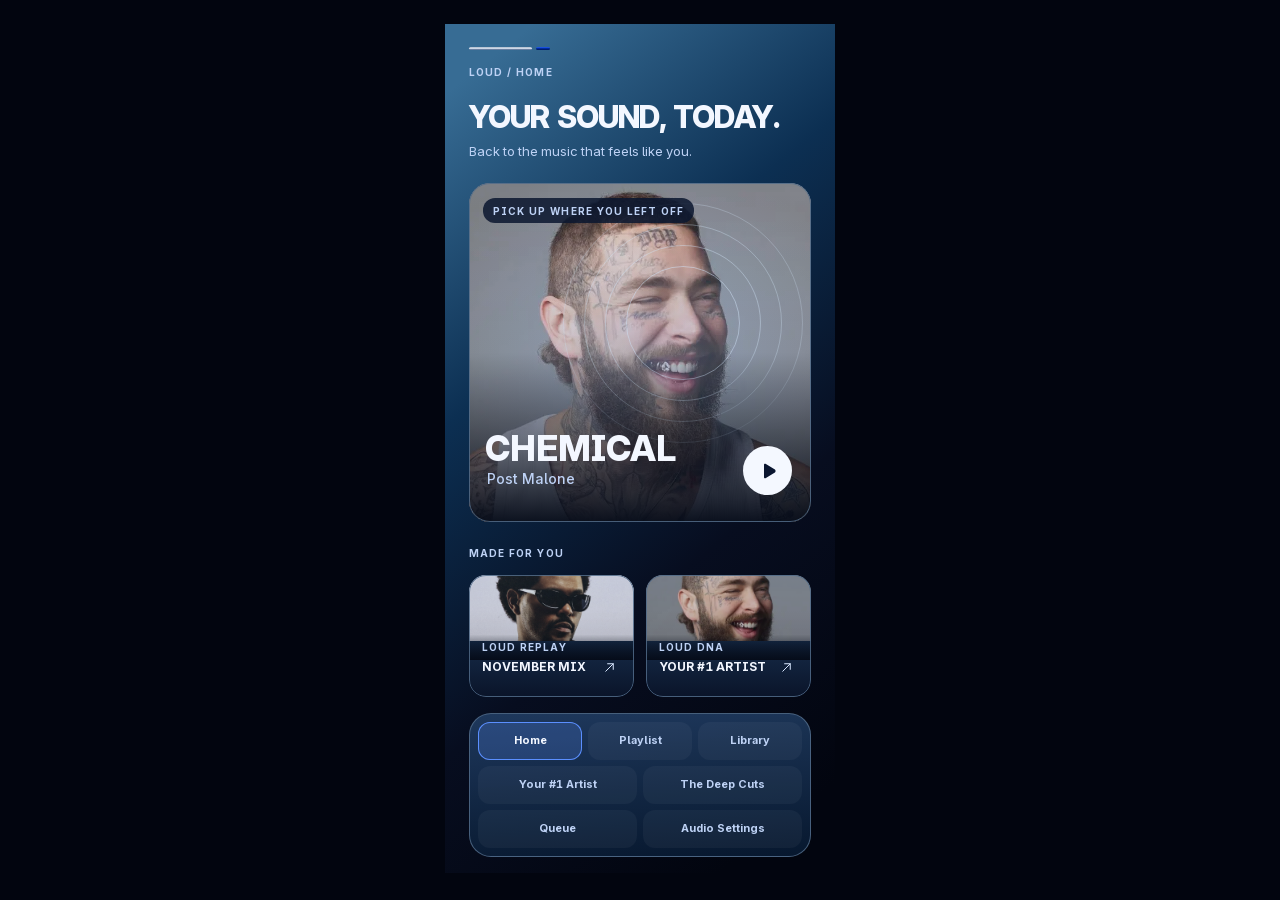
==== commit 8093f003: "Ajouter tous les accès sur Home" ====
--- a/index.html
+++ b/index.html
@@ -8,6 +8,52 @@
   <link rel="stylesheet" href="home/style.css">
   <script src="home/script.js" defer></script>
   <link rel="stylesheet" href="navigation.css">
+  <style>
+    .home .home-menu {
+      grid-template-columns: repeat(6, minmax(0, 1fr));
+      gap: 6px;
+      padding: 8px;
+      margin-top: auto;
+      border-radius: 22px;
+    }
+
+    .home .home-menu a.nav-link {
+      grid-column: span 2;
+      place-items: center;
+      min-height: 38px;
+      padding: 4px;
+      border-radius: 12px;
+      background: #ffffff0a;
+      color: #bed2f5;
+      font-size: 11px;
+      line-height: 1.25;
+      text-align: center;
+      text-transform: none;
+    }
+
+    .home .home-menu a.nav-link:nth-child(n + 4) {
+      grid-column: span 3;
+    }
+
+    .home .home-menu a.nav-link[aria-current] {
+      background: #5b8fff35;
+      color: #f3f7ff;
+      box-shadow: inset 0 0 0 1px #5b8fff;
+    }
+
+    .home .home-menu a.nav-link[aria-current]::after {
+      content: none;
+    }
+
+    .home .home-menu a.nav-link:hover {
+      background: #5b8fff45;
+      color: #f3f7ff;
+    }
+
+    .home .recommendations {
+      margin-bottom: 16px;
+    }
+  </style>
 </head>
 <body>
   <main class="home">
@@ -65,10 +111,14 @@
       </div>
     </section>
 
-    <nav class="navigation" aria-label="Main navigation">
+    <nav class="navigation home-menu" aria-label="Main navigation">
       <a class="nav-link" href="index.html" aria-current="page">Home</a>
       <a class="nav-link" href="playlist.html">Playlist</a>
       <a class="nav-link" href="library/index.html">Library</a>
+      <a class="nav-link" href="artist.html">Your #1 Artist</a>
+      <a class="nav-link" href="deep-cuts.html">The Deep Cuts</a>
+      <a class="nav-link" href="queue/index.html">Queue</a>
+      <a class="nav-link" href="audio-settings/index.html">Audio Settings</a>
     </nav>
   </main>
 </body>
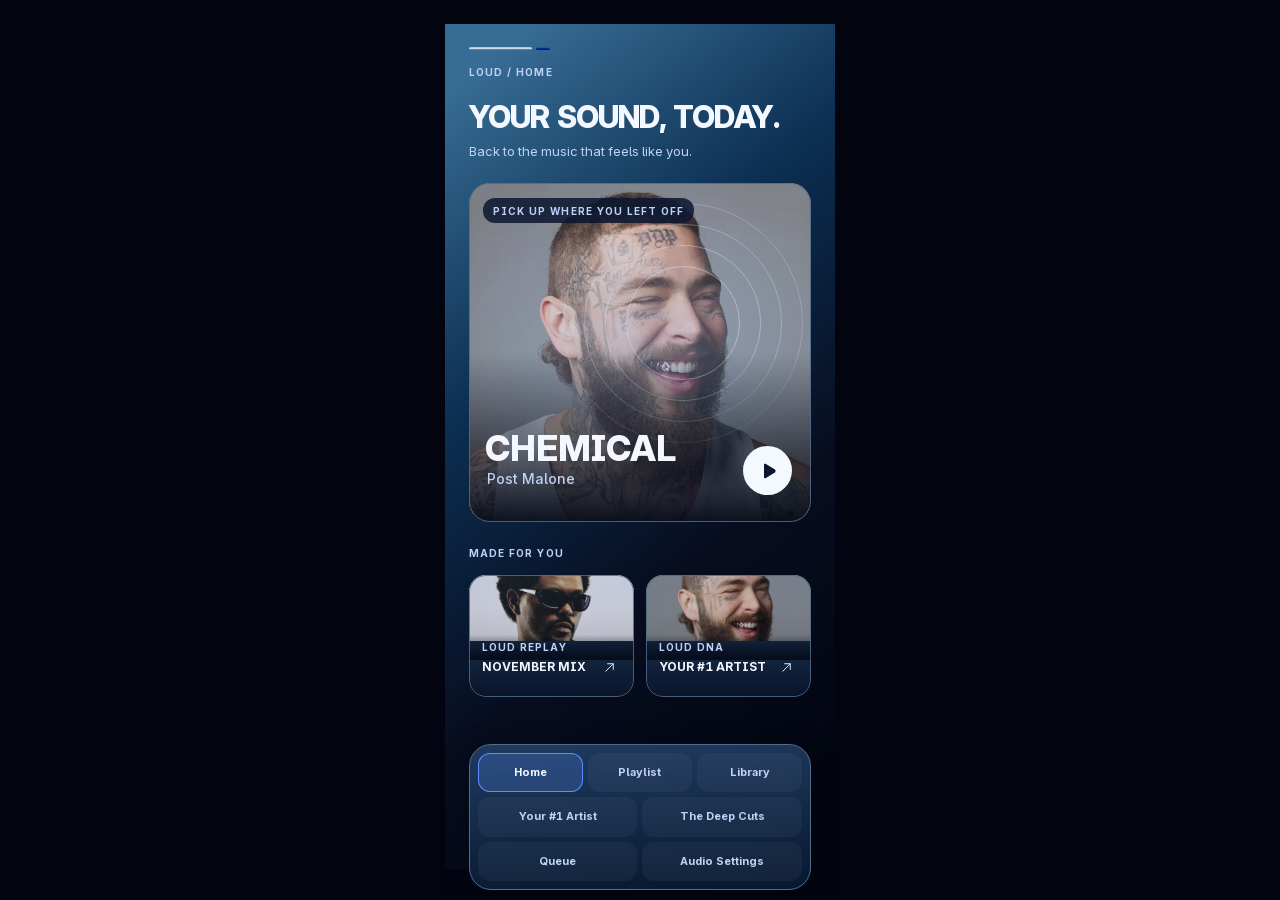
==== commit 344fea23: "Rendre le menu permanent sur les 7 écrans" ====
--- a/index.html
+++ b/index.html
@@ -8,55 +8,9 @@
   <link rel="stylesheet" href="home/style.css">
   <script src="home/script.js" defer></script>
   <link rel="stylesheet" href="navigation.css">
-  <style>
-    .home .home-menu {
-      grid-template-columns: repeat(6, minmax(0, 1fr));
-      gap: 6px;
-      padding: 8px;
-      margin-top: auto;
-      border-radius: 22px;
-    }
-
-    .home .home-menu a.nav-link {
-      grid-column: span 2;
-      place-items: center;
-      min-height: 38px;
-      padding: 4px;
-      border-radius: 12px;
-      background: #ffffff0a;
-      color: #bed2f5;
-      font-size: 11px;
-      line-height: 1.25;
-      text-align: center;
-      text-transform: none;
-    }
-
-    .home .home-menu a.nav-link:nth-child(n + 4) {
-      grid-column: span 3;
-    }
-
-    .home .home-menu a.nav-link[aria-current] {
-      background: #5b8fff35;
-      color: #f3f7ff;
-      box-shadow: inset 0 0 0 1px #5b8fff;
-    }
-
-    .home .home-menu a.nav-link[aria-current]::after {
-      content: none;
-    }
-
-    .home .home-menu a.nav-link:hover {
-      background: #5b8fff45;
-      color: #f3f7ff;
-    }
-
-    .home .recommendations {
-      margin-bottom: 16px;
-    }
-  </style>
 </head>
 <body>
-  <main class="home">
+  <main class="home loud-screen">
     <header class="intro">
       <div class="brand-rule" aria-hidden="true"></div>
       <p class="eyebrow">LOUD / HOME</p>
@@ -111,14 +65,14 @@
       </div>
     </section>
 
-    <nav class="navigation home-menu" aria-label="Main navigation">
-      <a class="nav-link" href="index.html" aria-current="page">Home</a>
-      <a class="nav-link" href="playlist.html">Playlist</a>
-      <a class="nav-link" href="library/index.html">Library</a>
-      <a class="nav-link" href="artist.html">Your #1 Artist</a>
-      <a class="nav-link" href="deep-cuts.html">The Deep Cuts</a>
-      <a class="nav-link" href="queue/index.html">Queue</a>
-      <a class="nav-link" href="audio-settings/index.html">Audio Settings</a>
+    <nav class="loud-menu" aria-label="Main navigation">
+      <a href="index.html" aria-current="page">Home</a>
+      <a href="playlist.html">Playlist</a>
+      <a href="library/index.html">Library</a>
+      <a href="artist.html">Your #1 Artist</a>
+      <a href="deep-cuts.html">The Deep Cuts</a>
+      <a href="queue/index.html">Queue</a>
+      <a href="audio-settings/index.html">Audio Settings</a>
     </nav>
   </main>
 </body>
--- a/navigation.css
+++ b/navigation.css
@@ -1,69 +1,66 @@
-.bottom-nav, .navigation {
-  display: grid;
-  grid-template-columns: repeat(3, minmax(0, 1fr));
-  align-items: stretch;
-  min-height: 61px;
-  margin-inline: 0;
-  border: 1px solid rgba(82, 107, 137, .85);
-  border-radius: 31px;
-  background: linear-gradient(176deg, #203b60f2, #07182ffc);
+:root {
+  --loud-menu-height: 146px;
+  --loud-menu-bottom: max(10px, env(safe-area-inset-bottom, 0px));
 }
 
-.bottom-nav a.nav-link, .navigation a.nav-link {
-  position: relative;
-  display: grid;
-  place-items: start center;
-  min-width: 0;
-  height: 100%;
-  padding: 18px 0 0;
-  color: #95aacc;
-  font: 700 13px/18px Inter, Arial, sans-serif;
-  letter-spacing: 0;
-  text-decoration: none;
-  text-transform: uppercase;
+main.loud-screen {
+  padding-bottom: calc(var(--loud-menu-height) + var(--loud-menu-bottom) + 16px);
 }
 
-.bottom-nav a.nav-link[aria-current], .navigation a.nav-link[aria-current] {
-  color: #f3f7ff;
-  font-size: 15px;
+main nav.loud-menu {
+  position: fixed;
+  z-index: 20;
+  inset: auto 0 var(--loud-menu-bottom);
+  display: grid;
+  grid-template-columns: repeat(6, minmax(0, 1fr));
+  gap: 5px;
+  width: min(342px, calc(100% - 24px));
+  height: var(--loud-menu-height);
+  margin: 0 auto;
+  padding: 8px;
+  border: 1px solid #526b89;
+  border-radius: 22px;
+  background: linear-gradient(176deg, #203b60, #07182f);
+  box-shadow: 0 6px 24px #02050f80;
 }
 
-nav a.nav-link[aria-current]::after {
-  content: "";
-  position: absolute;
-  top: 42px;
-  width: 16px;
-  height: 2px;
-  border-radius: 1px;
-  background: #5b8fff;
-}
-
-nav a.nav-link:focus-visible {
-  outline: 2px solid #d9e7ff;
-  outline-offset: -4px;
-  border-radius: 24px;
-}
-
-.screen-links {
-  display: flex;
-  flex-wrap: wrap;
-  gap: 8px;
-  margin: 14px 0;
-}
-
-.screen-links a {
-  padding: 7px 10px;
-  border: 1px solid #526b89;
-  border-radius: 10px;
+nav.loud-menu a {
+  grid-column: span 2;
+  display: grid;
+  place-items: center;
+  min-width: 0;
+  padding: 4px;
+  border-radius: 12px;
+  background: #ffffff0a;
   color: #bed2f5;
-  font-size: 11px;
-  font-weight: 700;
+  font: 700 11px/1.2 Inter, Arial, sans-serif;
+  text-align: center;
   text-decoration: none;
 }
 
-.screen-links a:hover, .screen-links a:focus-visible {
-  color: #fff;
-  border-color: #bed2f5;
+nav.loud-menu a:nth-child(n + 4) {
+  grid-column: span 3;
+}
+
+nav.loud-menu a[aria-current="page"] {
+  background: #5b8fff35;
+  color: #f3f7ff;
+  box-shadow: inset 0 0 0 1px #5b8fff;
+}
+
+nav.loud-menu a:hover {
+  background: #5b8fff45;
+}
+
+nav.loud-menu a:focus-visible {
+  outline: 2px solid #d9e7ff;
+  outline-offset: -2px;
+}
+
+.loud-screen .toast {
+  z-index: 21;
+  position: fixed;
+  bottom: calc(var(--loud-menu-height) + var(--loud-menu-bottom) + 10px);
 }
 
 @media (min-width: 431px) {
